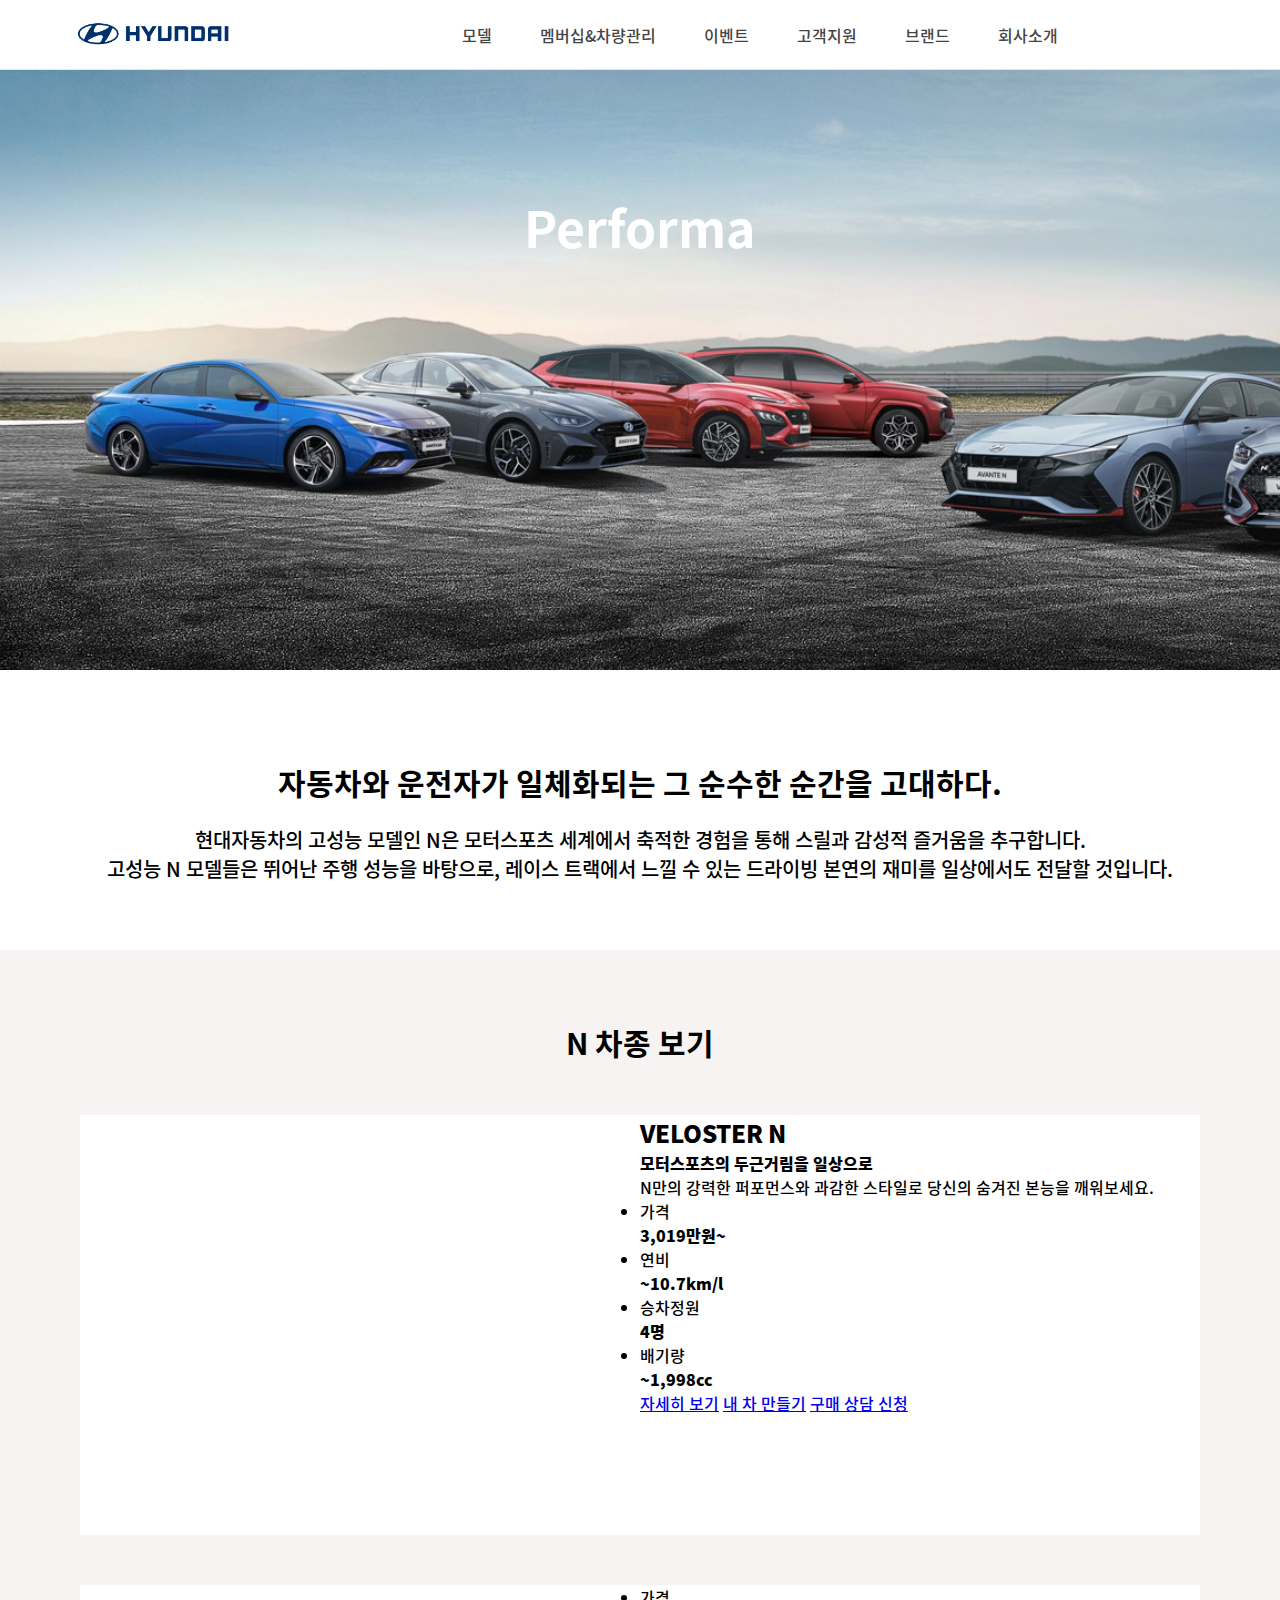
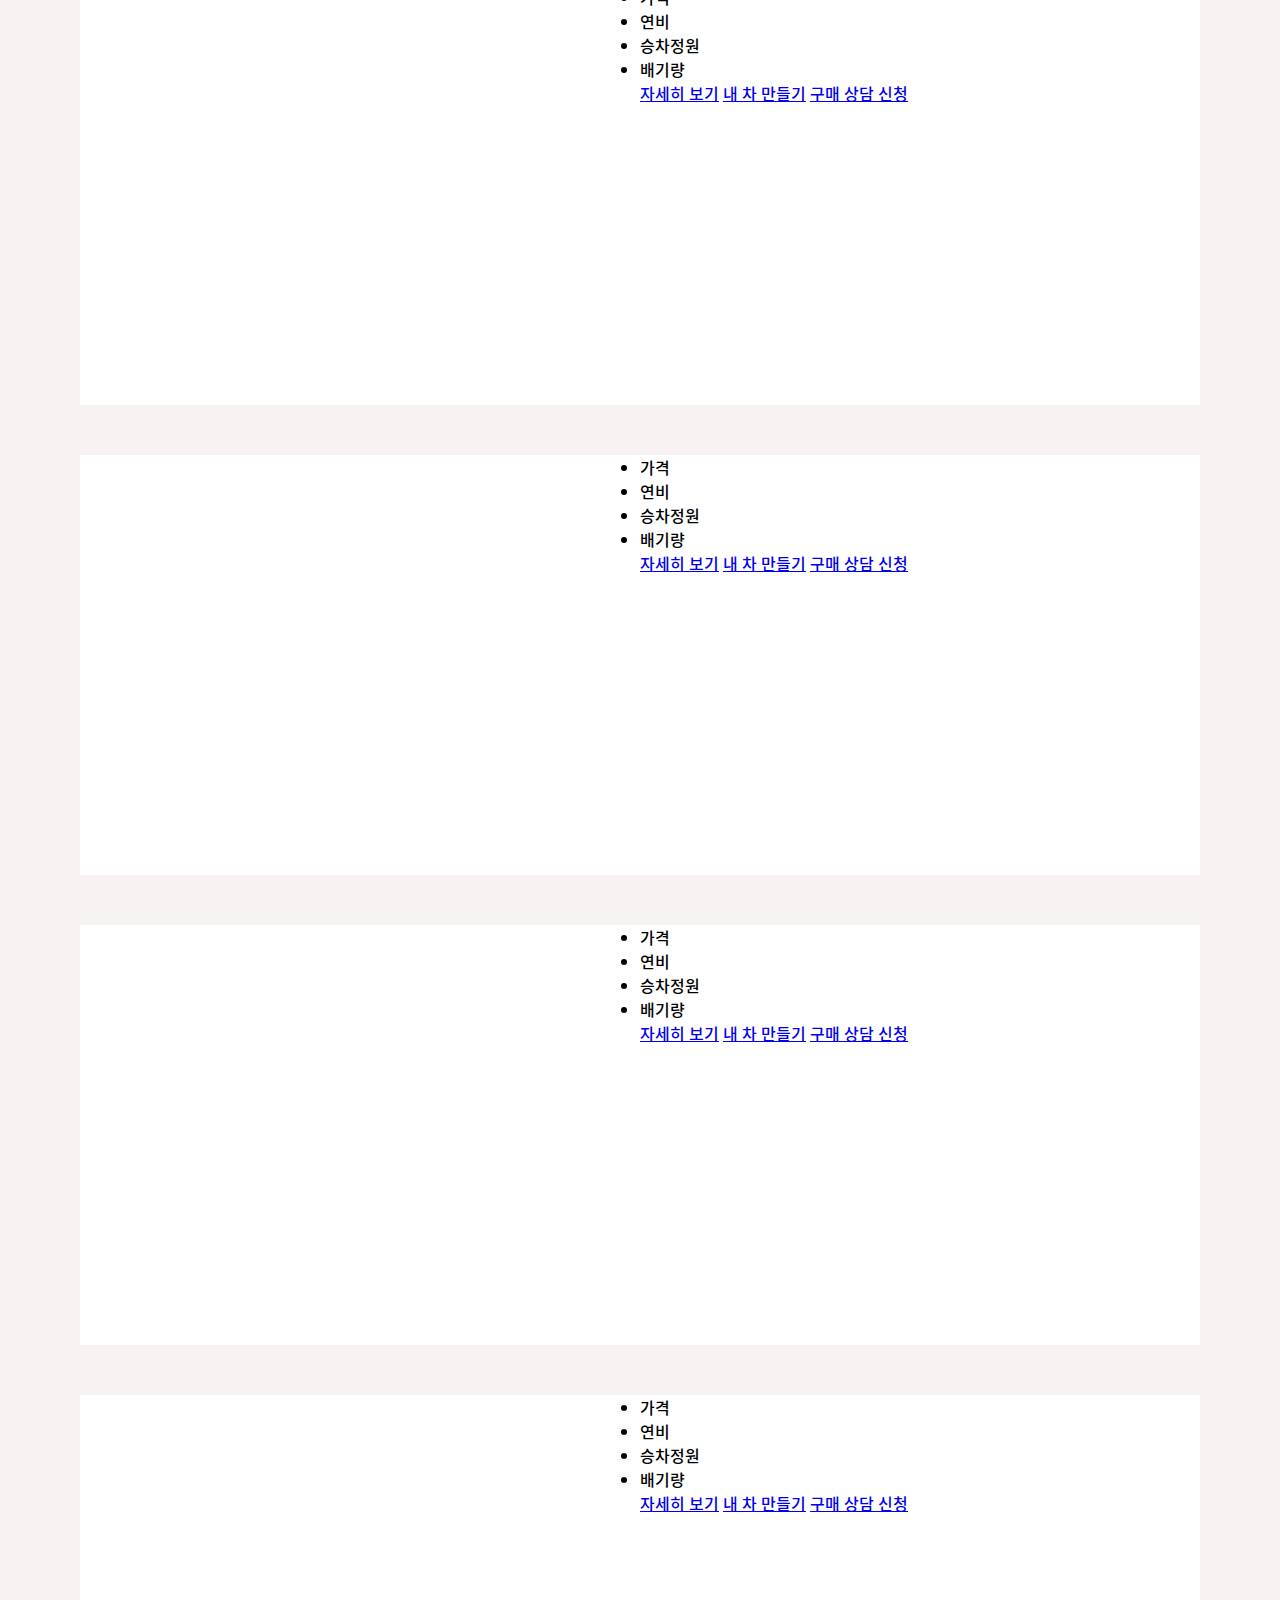
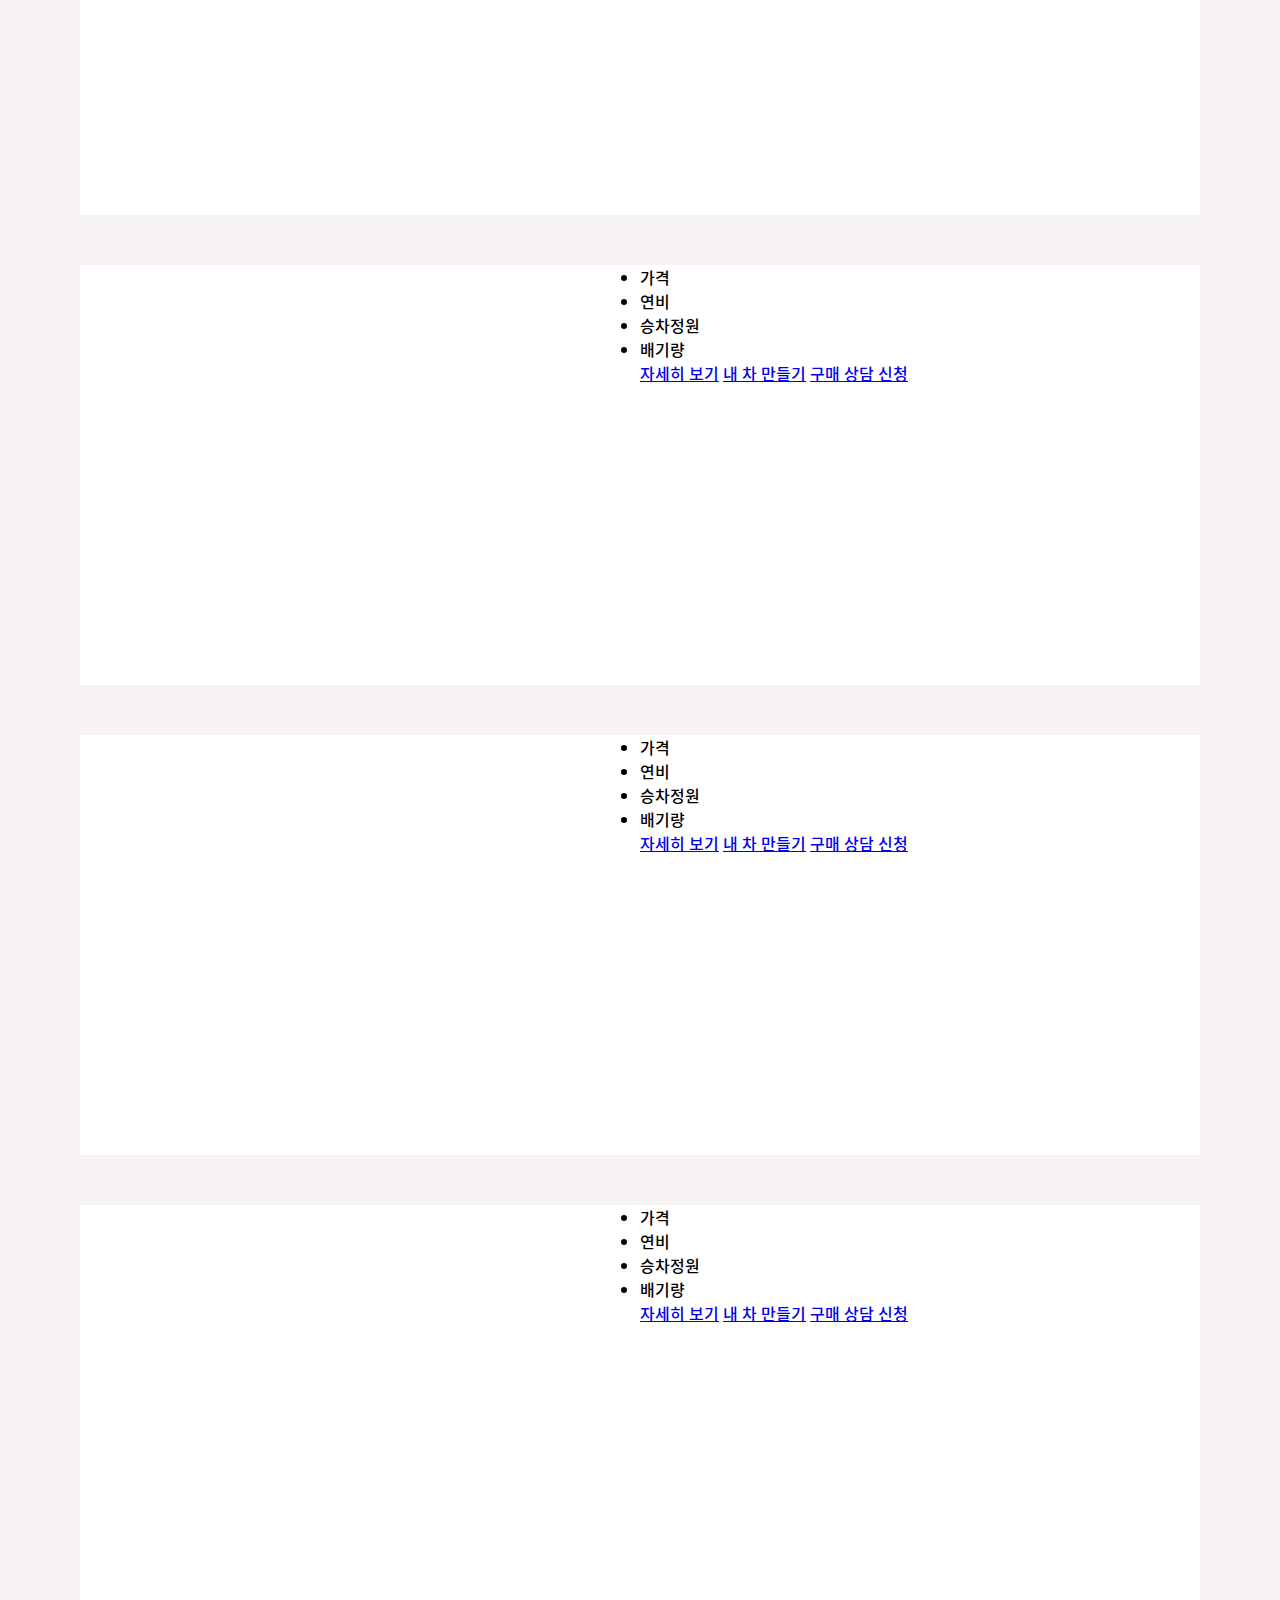
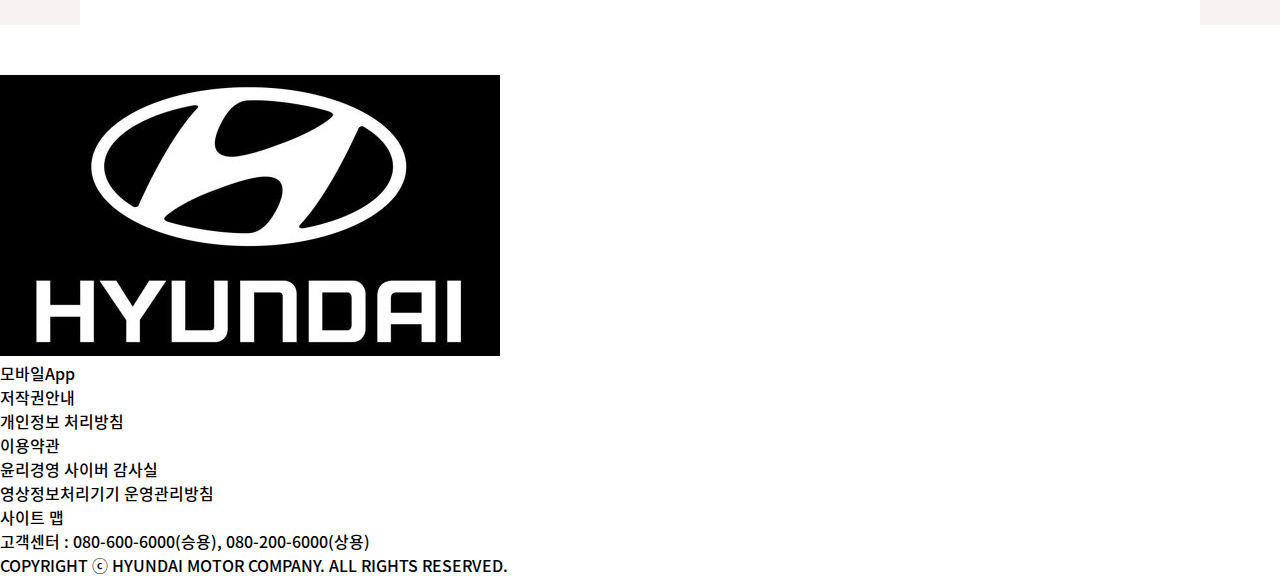
==== index.html @ 027d2525 "index 만드는중" ====
<!DOCTYPE html>
<html lang="en">
<head>
    <meta charset="UTF-8">
    <meta name="viewport" content="width=device-width, initial-scale=1.0">
    <title>Document</title>
    <link rel="stylesheet" href="css/font.css">
    <link rel="stylesheet" href="css/style.css">
</head>
<body>
    <header>
        <div>
            <img src="img/logo.jpg" width="170" alt="">
            <nav>
                <a href="#">모델</a>
                <a href="#">멤버십&차량관리</a>
                <a href="#">이벤트</a>
                <a href="#">고객지원</a>
                <a href="#">브랜드</a>
                <a href="#">회사소개</a>
            </nav>
        </div>
    </header>
    <section id="visual">
        <p id="hello_text"></p>
        <!-- <img src="img/vis.webp" alt=""> -->
    </section>
    <section id="content">
        <h2>자동차와 운전자가 일체화되는 그 순수한 순간을 고대하다.</h2>
        <p>현대자동차의 고성능 모델인 N은 모터스포츠 세계에서 축적한 경험을 통해 스릴과 감성적 즐거움을 추구합니다. <br>
            고성능 N 모델들은 뛰어난 주행 성능을 바탕으로, 레이스 트랙에서 느낄 수 있는 드라이빙 본연의 재미를 일상에서도 전달할 것입니다.</p>
    </section>
    <section id="intro">
        <h2>N 차종 보기</h2>
        <div class="card">
            <div class="img">
                <input type="radio" id="car1" >
                <input type="radio" id="int1" >
                <img src="https://www.hyundai.com/static/images/lineUp/N/JS05_EXT.jpg" alt="">
                <img src="https://www.hyundai.com/static/images/lineUp/N/JS05_INT.jpg" alt="">
                <div>
                    <label for="car1">Exterior</label>
                    <label for="int1">interior</label>
                </div>
            </div>
            <div class="text">
                <h2>VELOSTER N</h2>
                <h4>모터스포츠의 두근거림을 일상으로</h4>
                <p>N만의 강력한 퍼포먼스와 과감한 스타일로 당신의 숨겨진 본능을 깨워보세요.</p>
                <ul>
                    <li><p>가격</p> <h4>3,019만원~</h4></li>
                    <li><p>연비</p> <h4>~10.7km/l</h4></li>
                    <li><p>승차정원</p> <h4>4명</h4></li>
                    <li><p>배기량</p> <h4>~1,998cc</h4></li>
                </ul>
                <div class="abox">
                    <a href="#">자세히 보기</a>
                    <a href="#">내 차 만들기</a>
                    <a href="#">구매 상담 신청</a>
                </div>
            </div>
        </div>
        <div class="card">
            <div class="img">
                <input type="radio" id="car1">
                <input type="radio" id="int1">
                <img src="https://www.hyundai.com/static/images/lineUp/N/JS05_EXT.jpg" alt="">
                <img src="https://www.hyundai.com/static/images/lineUp/N/JS05_INT.jpg" alt="">
                <div>
                    <label for="car1">Exterior</label>
                    <label for="int1">interior</label>
                </div>
            </div>
            <div class="text">
                <h2></h2>
                <h4></h4>
                <p></p>
                <ul>
                    <li><p>가격</p> <h4></h4></li>
                    <li><p>연비</p> <h4></h4></li>
                    <li><p>승차정원</p> <h4></h4></li>
                    <li><p>배기량</p> <h4></h4></li>
                </ul>
                <div class="abox">
                    <a href="#">자세히 보기</a>
                    <a href="#">내 차 만들기</a>
                    <a href="#">구매 상담 신청</a>
                </div>
            </div>
        </div>
        <div class="card">
            <div class="img">
                <input type="radio" id="car1">
                <input type="radio" id="int1">
                <img src="https://www.hyundai.com/static/images/lineUp/N/JS05_EXT.jpg" alt="">
                <img src="https://www.hyundai.com/static/images/lineUp/N/JS05_INT.jpg" alt="">
                <div>
                    <label for="car1">Exterior</label>
                    <label for="int1">interior</label>
                </div>
            </div>
            <div class="text">
                <h2></h2>
                <h4></h4>
                <p></p>
                <ul>
                    <li><p>가격</p> <h4></h4></li>
                    <li><p>연비</p> <h4></h4></li>
                    <li><p>승차정원</p> <h4></h4></li>
                    <li><p>배기량</p> <h4></h4></li>
                </ul>
                <div class="abox">
                    <a href="#">자세히 보기</a>
                    <a href="#">내 차 만들기</a>
                    <a href="#">구매 상담 신청</a>
                </div>
            </div>
        </div>
        <div class="card">
            <div class="img">
                <input type="radio" id="car1">
                <input type="radio" id="int1">
                <img src="https://www.hyundai.com/static/images/lineUp/N/JS05_EXT.jpg" alt="">
                <img src="https://www.hyundai.com/static/images/lineUp/N/JS05_INT.jpg" alt="">
                <div>
                    <label for="car1">Exterior</label>
                    <label for="int1">interior</label>
                </div>
            </div>
            <div class="text">
                <h2></h2>
                <h4></h4>
                <p></p>
                <ul>
                    <li><p>가격</p> <h4></h4></li>
                    <li><p>연비</p> <h4></h4></li>
                    <li><p>승차정원</p> <h4></h4></li>
                    <li><p>배기량</p> <h4></h4></li>
                </ul>
                <div class="abox">
                    <a href="#">자세히 보기</a>
                    <a href="#">내 차 만들기</a>
                    <a href="#">구매 상담 신청</a>
                </div>
            </div>
        </div>
        <div class="card">
            <div class="img">
                <input type="radio" id="car1">
                <input type="radio" id="int1">
                <img src="https://www.hyundai.com/static/images/lineUp/N/JS05_EXT.jpg" alt="">
                <img src="https://www.hyundai.com/static/images/lineUp/N/JS05_INT.jpg" alt="">
                <div>
                    <label for="car1">Exterior</label>
                    <label for="int1">interior</label>
                </div>
            </div>
            <div class="text">
                <h2></h2>
                <h4></h4>
                <p></p>
                <ul>
                    <li><p>가격</p> <h4></h4></li>
                    <li><p>연비</p> <h4></h4></li>
                    <li><p>승차정원</p> <h4></h4></li>
                    <li><p>배기량</p> <h4></h4></li>
                </ul>
                <div class="abox">
                    <a href="#">자세히 보기</a>
                    <a href="#">내 차 만들기</a>
                    <a href="#">구매 상담 신청</a>
                </div>
            </div>
        </div>
        <div class="card">
            <div class="img">
                <input type="radio" id="car1">
                <input type="radio" id="int1">
                <img src="https://www.hyundai.com/static/images/lineUp/N/JS05_EXT.jpg" alt="">
                <img src="https://www.hyundai.com/static/images/lineUp/N/JS05_INT.jpg" alt="">
                <div>
                    <label for="car1">Exterior</label>
                    <label for="int1">interior</label>
                </div>
            </div>
            <div class="text">
                <h2></h2>
                <h4></h4>
                <p></p>
                <ul>
                    <li><p>가격</p> <h4></h4></li>
                    <li><p>연비</p> <h4></h4></li>
                    <li><p>승차정원</p> <h4></h4></li>
                    <li><p>배기량</p> <h4></h4></li>
                </ul>
                <div class="abox">
                    <a href="#">자세히 보기</a>
                    <a href="#">내 차 만들기</a>
                    <a href="#">구매 상담 신청</a>
                </div>
            </div>
        </div>
        <div class="card">
            <div class="img">
                <input type="radio" id="car1">
                <input type="radio" id="int1">
                <img src="https://www.hyundai.com/static/images/lineUp/N/JS05_EXT.jpg" alt="">
                <img src="https://www.hyundai.com/static/images/lineUp/N/JS05_INT.jpg" alt="">
                <div>
                    <label for="car1">Exterior</label>
                    <label for="int1">interior</label>
                </div>
            </div>
            <div class="text">
                <h2></h2>
                <h4></h4>
                <p></p>
                <ul>
                    <li><p>가격</p> <h4></h4></li>
                    <li><p>연비</p> <h4></h4></li>
                    <li><p>승차정원</p> <h4></h4></li>
                    <li><p>배기량</p> <h4></h4></li>
                </ul>
                <div class="abox">
                    <a href="#">자세히 보기</a>
                    <a href="#">내 차 만들기</a>
                    <a href="#">구매 상담 신청</a>
                </div>
            </div>
        </div>
        <div class="card">
            <div class="img">
                <input type="radio" id="car1">
                <input type="radio" id="int1">
                <img src="https://www.hyundai.com/static/images/lineUp/N/JS05_EXT.jpg" alt="">
                <img src="https://www.hyundai.com/static/images/lineUp/N/JS05_INT.jpg" alt="">
                <div>
                    <label for="car1">Exterior</label>
                    <label for="int1">interior</label>
                </div>
            </div>
            <div class="text">
                <h2></h2>
                <h4></h4>
                <p></p>
                <ul>
                    <li><p>가격</p> <h4></h4></li>
                    <li><p>연비</p> <h4></h4></li>
                    <li><p>승차정원</p> <h4></h4></li>
                    <li><p>배기량</p> <h4></h4></li>
                </ul>
                <div class="abox">
                    <a href="#">자세히 보기</a>
                    <a href="#">내 차 만들기</a>
                    <a href="#">구매 상담 신청</a>
                </div>
            </div>
        </div>
    </section>
    <footer>
        <img src="img/footer.jpg" alt="">
        <div>
            <ul>
                <li>모바일App</li>
                <li>저작권안내</li>
                <li>개인정보 처리방침</li>
                <li>이용약관</li>
            </ul>
            <ul>
                <li>윤리경영 사이버 감사실</li>
                <li>영상정보처리기기 운영관리방침</li>
                <li>사이트 맵</li>
            </ul>
            <p>고객센터 : 080-600-6000(승용), 080-200-6000(상용)
                <br>
                COPYRIGHT ⓒ HYUNDAI MOTOR COMPANY. ALL RIGHTS RESERVED.</p>
        </div>


    </footer>
    <script>
        const arr = ["P","Pe","Per","Perf","Perfo","Perfor","Perform","Performa","Performan","Performanc","Performance","Performance ","Performance b","Performance by","Performance by ",
                    "Performance by H","Performance by Hy","Performance by Hyu","Performance by Hyun","Performance by Hyund","Performance by Hyunda","Performance by Hyundai",
                    "Performance by Hyundai,","Performance by Hyundai, ","Performance by Hyundai, N","Performance by Hyundai, N/","Performance by Hyundai, N/N","Performance by Hyundai, N/N ","Performance by Hyundai, N/N L",
                    "Performance by Hyundai, N/N Li","Performance by Hyundai, N/N Lin","Performance by Hyundai, N/N Line","Performance by Hyundai, N/N Line" ];
        const p = document.querySelector('#hello_text');
        let idx = 0;

        const frame = setInterval(()=>{
            p.innerHTML = arr[idx++];
            if( idx >=  arr.length) clearInterval(frame);
        } , 100 );
    </script>
</body>
</html>
---- css/font.css ----
/* 
1. font 폴더 다운받기
2. css폴더에 해당"font.css" 다운받기 
3. header.css에 *부분에 1줄추가하기 
   -font-family: "noto";-
4. 사용html파일 상단 header.css 윗줄에 font.css추가하기
*/
@font-face {
    font-weight: 100;
    src :url("../font/NotoSansKR-Thin.otf");
    font-family: "noto";
}
@font-face {
    font-weight: 200;
    src :url("../font/NotoSansKR-Light.otf");
    font-family: "noto";
}
@font-face {
    font-weight: 300;
    src :url("../font/NotoSansKR-Regular.otf");
    font-family: "noto";
}
@font-face {
    font-weight: 400;
    src :url("../font/NotoSansKR-Medium.otf");
    font-family: "noto";
}
@font-face {
    font-weight: 500;
    src :url("../font/NotoSansKR-Bold.otf");
    font-family: "noto";
}
@font-face {
    font-weight: 600;
    src :url("../font/NotoSansKR-Black.otf");
    font-family: "noto";
}
---- css/style.css ----
* {
    margin: 0;
    padding: 0;
    box-sizing: border-box;
    font-family: "noto";
}

header {
    width: 100%;
    height: 70px;
    display: flex;
    justify-content: center;
    align-items: center;
    border-bottom: 1px solid #e5e5e5;
}
header > div {
    width: 1140px;
    height: 100%;
    display: flex;
    align-items: center;
}
header > div > nav {
    margin-left: 200px;
}
header > div > nav > a {
    text-decoration: none;
    color: #444;
    padding: 0px 22px;
    font-size: 16px;
    font-weight: 400;
}
#visual {
    background-image: url("../img/vis.webp");
    height: 600px;
    background-size: cover;
    position: relative;
}
#visual > p {
    position: absolute;
    width: auto;
    top: 20%;
    left: 50%;
    font-size: 50px;
    font-weight: 500;
    color: #fff;
    transform: translateX(-50%);
}

#content {
    height: 280px;  
    text-align: center;
}

#content > h2 {
    padding-top: 90px;
    font-size: 30px;
    font-weight: 500;
}
#content > p {
    margin-top: 20px;
    font-size: 20px;
    font-weight: 400;
}

#intro {
    width: 100%;
    background-color: #f6f3f2;
}
#intro > h2 {
    text-align: center;
    font-size: 30px;
    font-weight:500;
    padding-top: 70px;
}

#intro .card {
    width: 1120px;
    height: 420px;
    display: flex;
    margin: 50px auto;
    background-color: #fff;
}
#intro .img {
    width: 560px;
    height: 420px;
    position: relative;
}
#intro input {
    display: none;
}

#intro .img > div {
    position: absolute;
    bottom: 40px;
    left: 40px;
}

#intro label {
    color: #fff;
    font-size: 13px;
    padding-bottom: 10px;
    padding: 10px 10px;
    margin: 0 10px;
    border-bottom: 3px solid #fff;
}
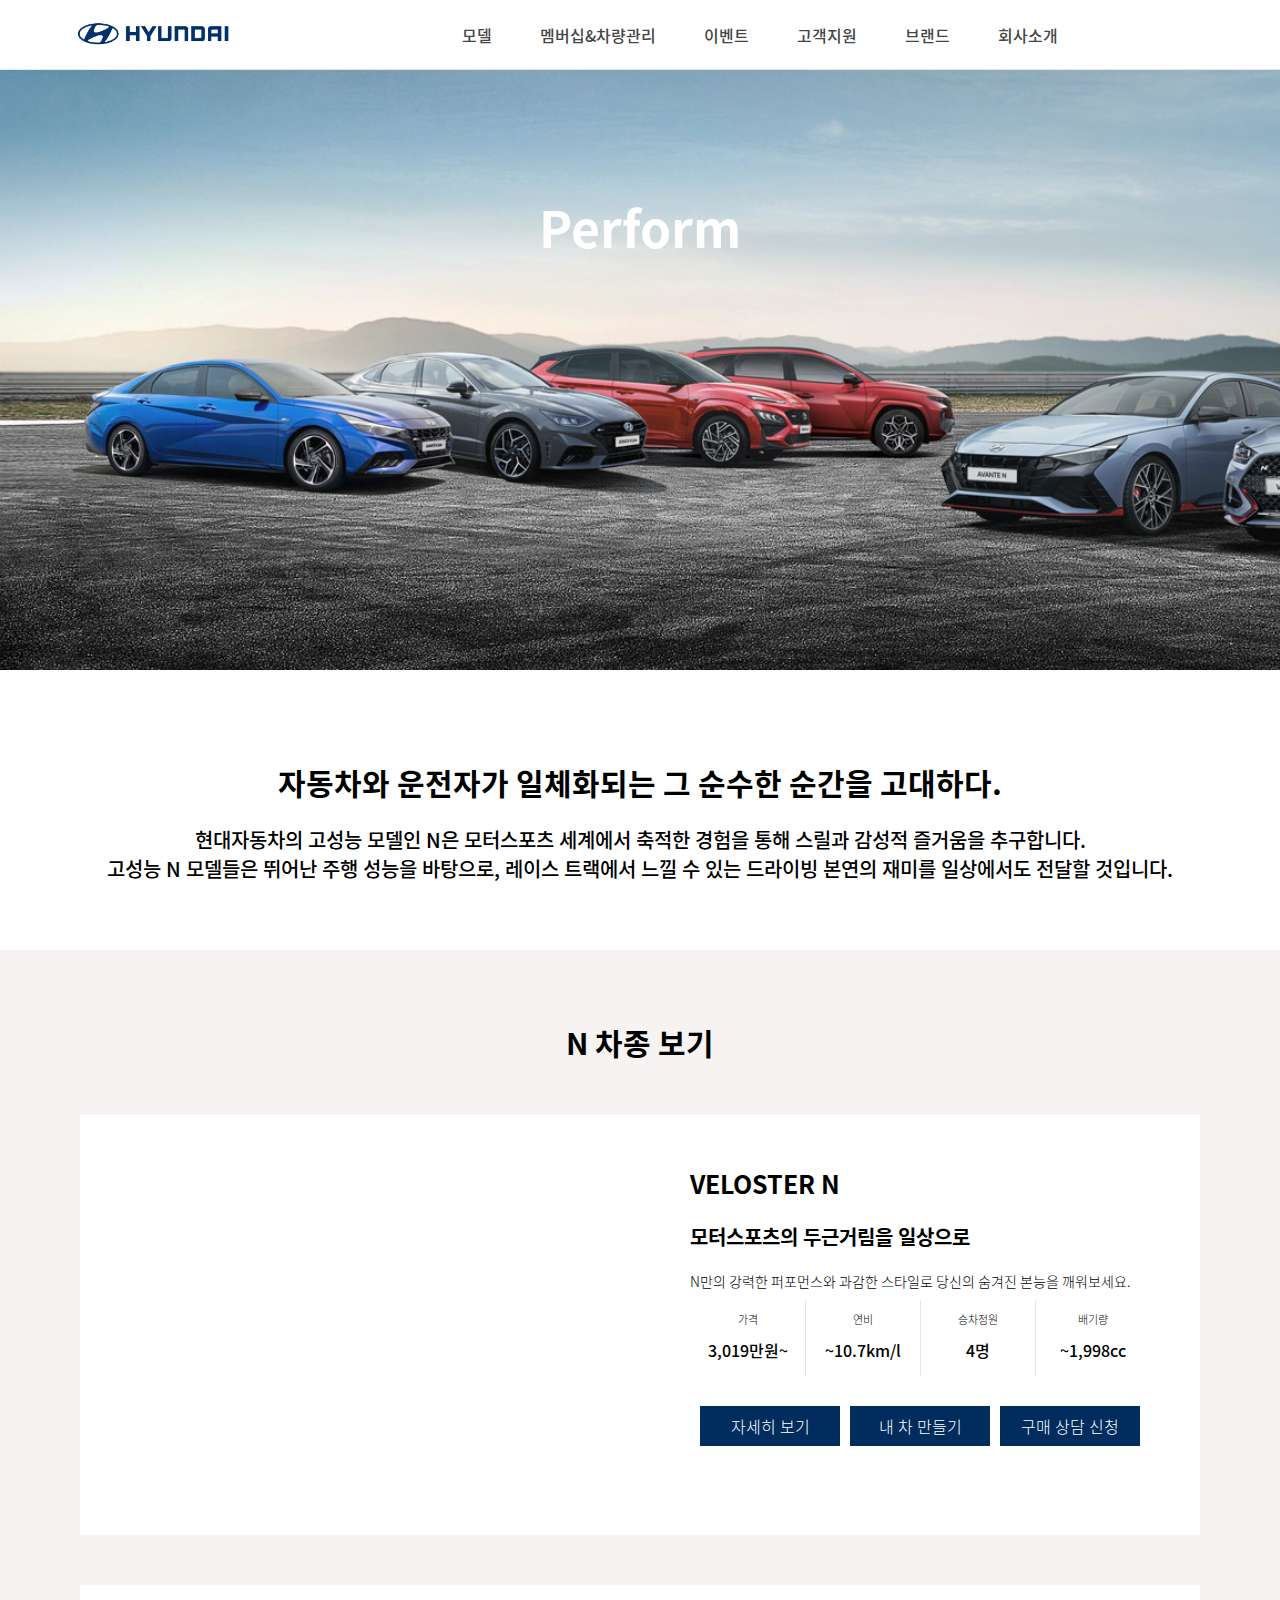
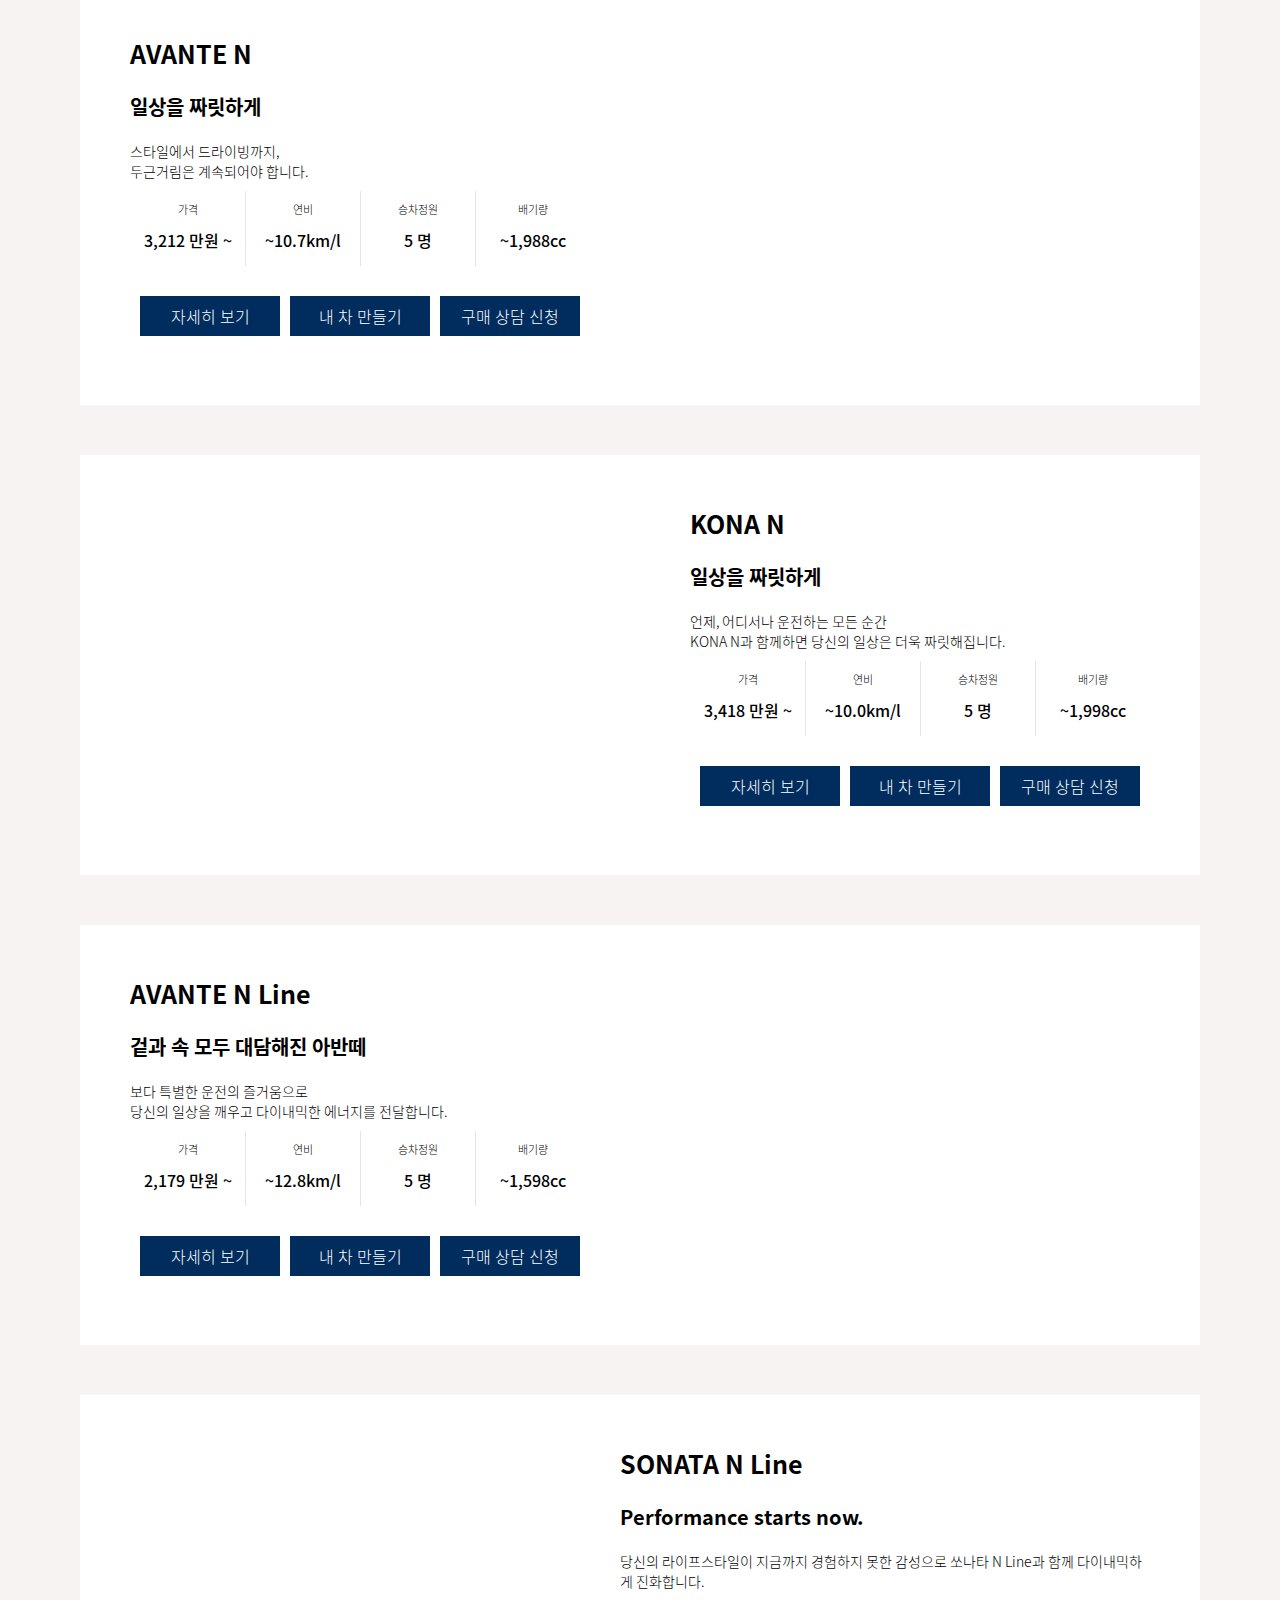
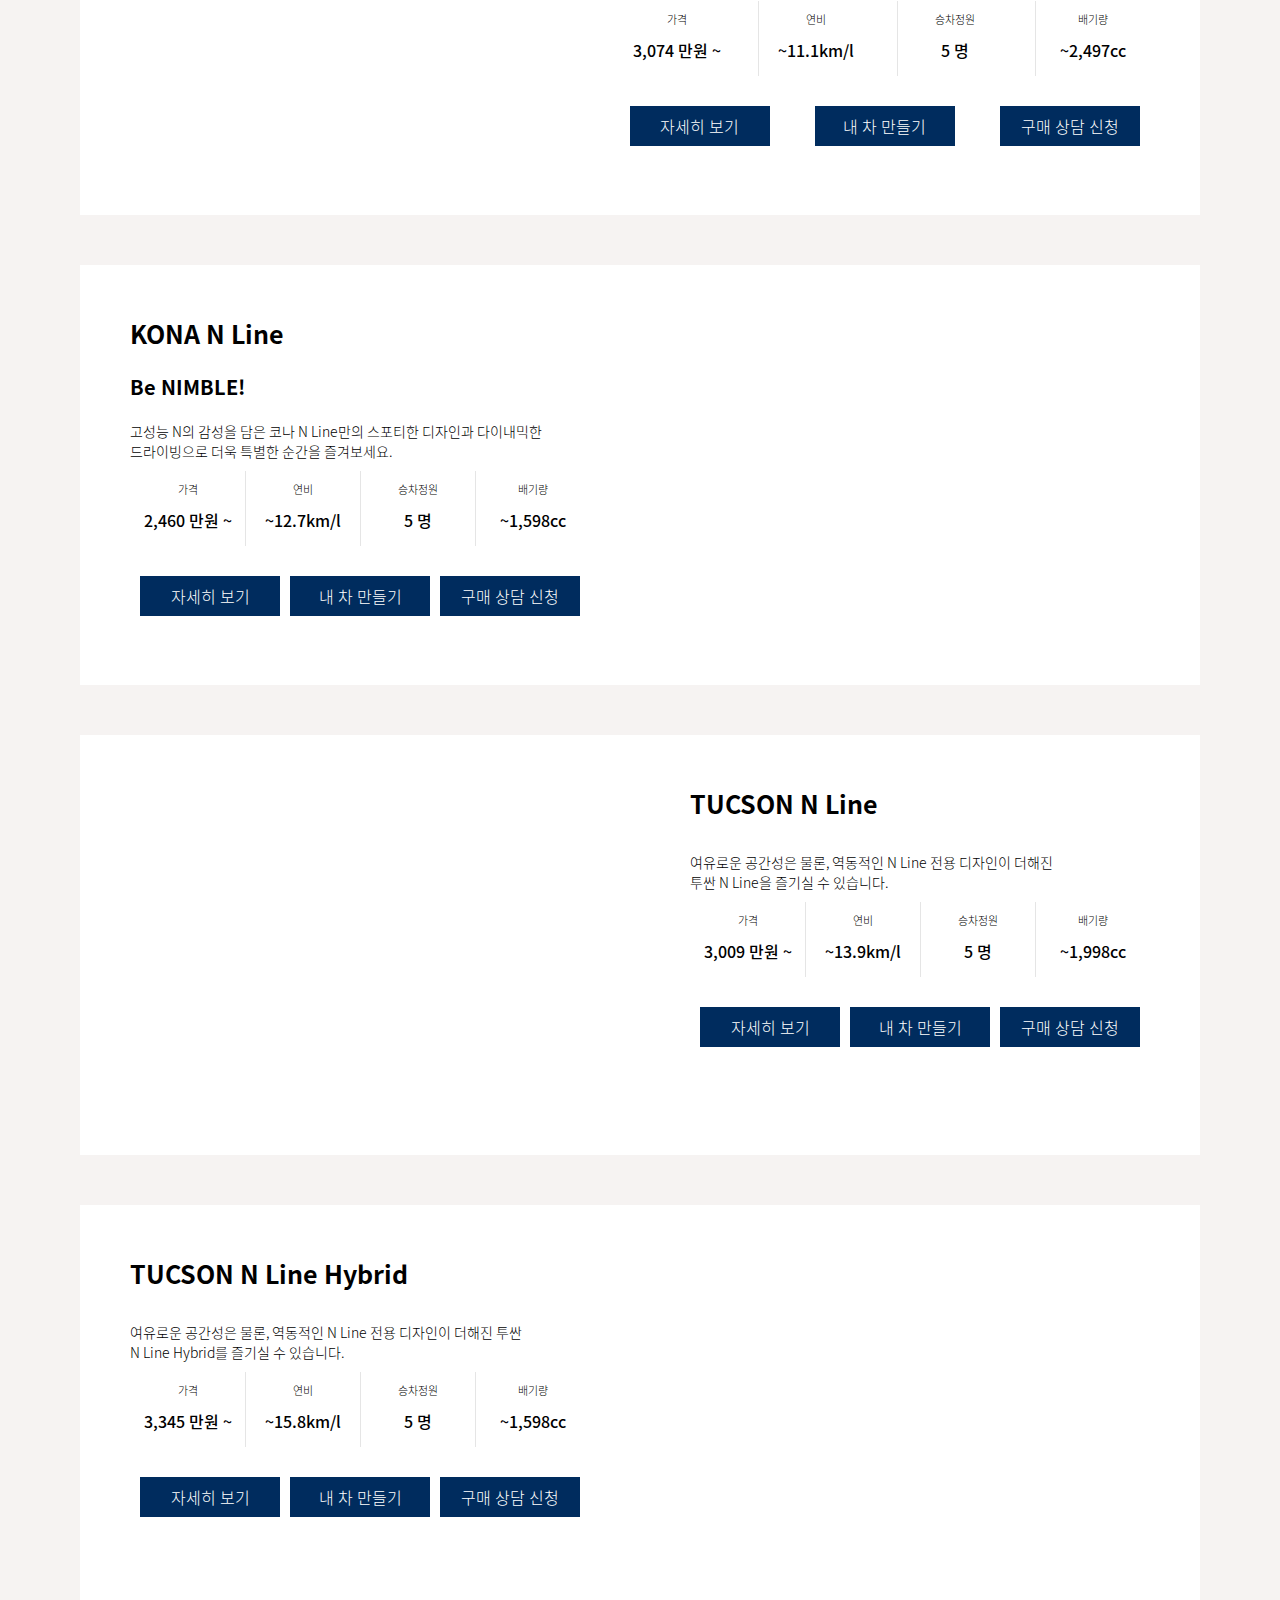
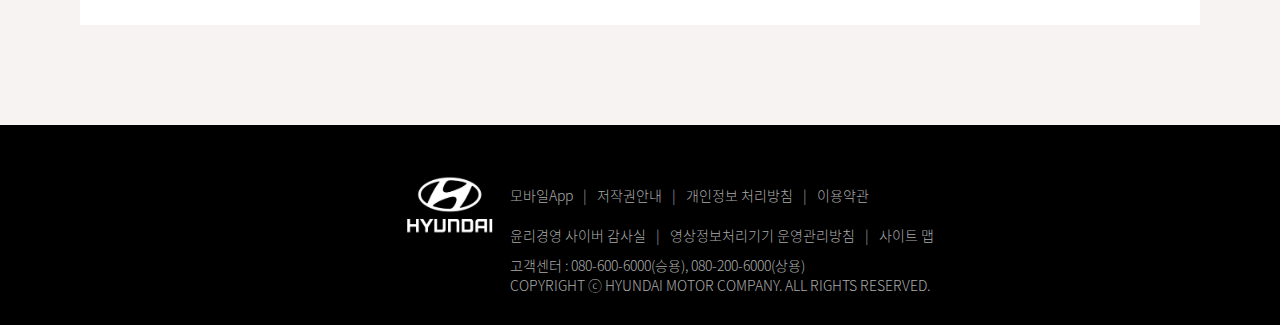
==== commit afc7bb59: "asdf" ====
--- a/index.html
+++ b/index.html
@@ -6,6 +6,7 @@
     <title>Document</title>
     <link rel="stylesheet" href="css/font.css">
     <link rel="stylesheet" href="css/style.css">
+    <link rel="stylesheet" href="fontawesome-free-5.15.3-web/css/all.min.css">
 </head>
 <body>
     <header>
@@ -34,13 +35,13 @@
         <h2>N 차종 보기</h2>
         <div class="card">
             <div class="img">
-                <input type="radio" id="car1" >
-                <input type="radio" id="int1" >
+                <input type="radio" name="card1" id="car1" checked >
+                <input type="radio" name="card1" id="int1" >
                 <img src="https://www.hyundai.com/static/images/lineUp/N/JS05_EXT.jpg" alt="">
                 <img src="https://www.hyundai.com/static/images/lineUp/N/JS05_INT.jpg" alt="">
                 <div>
-                    <label for="car1">Exterior</label>
-                    <label for="int1">interior</label>
+                    <label class="car" for="car1">Exterior</label>
+                    <label class="int" for="int1">interior</label>
                 </div>
             </div>
             <div class="text">
@@ -61,214 +62,218 @@
             </div>
         </div>
         <div class="card">
-            <div class="img">
-                <input type="radio" id="car1">
-                <input type="radio" id="int1">
-                <img src="https://www.hyundai.com/static/images/lineUp/N/JS05_EXT.jpg" alt="">
-                <img src="https://www.hyundai.com/static/images/lineUp/N/JS05_INT.jpg" alt="">
-                <div>
-                    <label for="car1">Exterior</label>
-                    <label for="int1">interior</label>
-                </div>
-            </div>
-            <div class="text">
-                <h2></h2>
+            <div class="text">
+                <h2>AVANTE N</h2>
+                <h4>일상을 짜릿하게</h4>
+                <p>스타일에서 드라이빙까지, <br>
+                    두근거림은 계속되어야 합니다.</p>
+                <ul>
+                    <li><p>가격</p> <h4>3,212 만원 ~</h4></li>
+                    <li><p>연비</p> <h4>~10.7km/l</h4></li>
+                    <li><p>승차정원</p> <h4>5 명</h4></li>
+                    <li><p>배기량</p> <h4>~1,988cc</h4></li>
+                </ul>
+                <div class="abox">
+                    <a href="#">자세히 보기</a>
+                    <a href="#">내 차 만들기</a>
+                    <a href="#">구매 상담 신청</a>
+                </div>
+            </div>
+            <div class="img">
+                <input type="radio" name="card2" id="car2" checked>
+                <input type="radio" name="card2" id="int2">
+                <img src="https://www.hyundai.com/static/images/lineUp/N/CN06_EXT.jpg" alt="">
+                <img src="https://www.hyundai.com/static/images/lineUp/N/CN06_INT.jpg" alt="">
+                <div>
+                    <label for="car2">Exterior</label>
+                    <label for="int2">interior</label>
+                </div>
+            </div>
+
+        </div>
+        <div class="card">
+            <div class="img">
+                <input type="radio" name="card3" id="car3" checked>
+                <input type="radio" name="card3" id="int3">
+                <img src="https://www.hyundai.com/static/images/lineUp/N/OS14_EXT.jpg" alt="">
+                <img src="https://www.hyundai.com/static/images/lineUp/N/OS14_INT.jpg" alt="">
+                <div>
+                    <label for="car3">Exterior</label>
+                    <label for="int3">interior</label>
+                </div>
+            </div>
+            <div class="text">
+                <h2>KONA N</h2>
+                <h4>일상을 짜릿하게</h4>
+                <p>언제, 어디서나 운전하는 모든 순간 <br>
+                    KONA N과 함께하면 당신의 일상은 더욱 짜릿해집니다.</p>
+                <ul>
+                    <li><p>가격</p> <h4>3,418 만원 ~</h4></li>
+                    <li><p>연비</p> <h4>~10.0km/l</h4></li>
+                    <li><p>승차정원</p> <h4>5 명</h4></li>
+                    <li><p>배기량</p> <h4>~1,998cc</h4></li>
+                </ul>
+                <div class="abox">
+                    <a href="#">자세히 보기</a>
+                    <a href="#">내 차 만들기</a>
+                    <a href="#">구매 상담 신청</a>
+                </div>
+            </div>
+        </div>
+        <div class="card">
+            <div class="text">
+                <h2>AVANTE N Line</h2>
+                <h4>겉과 속 모두 대담해진 아반떼</h4>
+                <p>보다 특별한 운전의 즐거움으로 <br>
+                    당신의 일상을 깨우고 다이내믹한 에너지를 전달합니다.</p>
+                <ul>
+                    <li><p>가격</p> <h4>2,179 만원 ~</h4></li>
+                    <li><p>연비</p> <h4>~12.8km/l</h4></li>
+                    <li><p>승차정원</p> <h4>5 명</h4></li>
+                    <li><p>배기량</p> <h4>~1,598cc</h4></li>
+                </ul>
+                <div class="abox">
+                    <a href="#">자세히 보기</a>
+                    <a href="#">내 차 만들기</a>
+                    <a href="#">구매 상담 신청</a>
+                </div>
+            </div>
+            <div class="img">
+                <input type="radio" name="card4" id="car4" checked>
+                <input type="radio" name="card4" id="int4">
+                <img src="https://www.hyundai.com/static/images/lineUp/N/CN02_EXT.jpg" alt="">
+                <img src="https://www.hyundai.com/static/images/lineUp/N/CN02_INT.jpg" alt="">
+                <div>
+                    <label for="car4">Exterior</label>
+                    <label for="int4">interior</label>
+                </div>
+            </div>
+        </div>
+        <div class="card">
+            <div class="img">
+                <input type="radio" name="card5" id="car5" checked>
+                <input type="radio" name="card5" id="int5">
+                <img src="https://www.hyundai.com/static/images/lineUp/N/DN10_EXT.jpg" alt="">
+                <img src="https://www.hyundai.com/static/images/lineUp/N/DN10_INT.jpg" alt="">
+                <div>
+                    <label for="car5">Exterior</label>
+                    <label for="int5">interior</label>
+                </div>
+            </div>
+            <div class="text">
+                <h2>SONATA N Line</h2>
+                <h4>Performance starts now.</h4>
+                <p>당신의 라이프스타일이 지금까지 경험하지 못한 감성으로 쏘나타 N Line과 함께 다이내믹하게 진화합니다.</p>
+                <ul>
+                    <li><p>가격</p> <h4>3,074 만원 ~</h4></li>
+                    <li><p>연비</p> <h4>~11.1km/l</h4></li>
+                    <li><p>승차정원</p> <h4>5 명</h4></li>
+                    <li><p>배기량</p> <h4>~2,497cc</h4></li>
+                </ul>
+                <div class="abox">
+                    <a href="#">자세히 보기</a>
+                    <a href="#">내 차 만들기</a>
+                    <a href="#">구매 상담 신청</a>
+                </div>
+            </div>
+        </div>
+        <div class="card">
+            <div class="text">
+                <h2>KONA N Line</h2>
+                <h4>Be NIMBLE!</h4>
+                <p>고성능 N의 감성을 담은 코나 N Line만의 스포티한 디자인과 다이내믹한 <br> 드라이빙으로 더욱 특별한 순간을 즐겨보세요.</p>
+                <ul>
+                    <li><p>가격</p> <h4>2,460 만원 ~</h4></li>
+                    <li><p>연비</p> <h4>~12.7km/l</h4></li>
+                    <li><p>승차정원</p> <h4>5 명</h4></li>
+                    <li><p>배기량</p> <h4>~1,598cc</h4></li>
+                </ul>
+                <div class="abox">
+                    <a href="#">자세히 보기</a>
+                    <a href="#">내 차 만들기</a>
+                    <a href="#">구매 상담 신청</a>
+                </div>
+            </div>
+            <div class="img">
+                <input type="radio" name="card6" id="car6" checked>
+                <input type="radio" name="card6" id="int6">
+                <img src="https://www.hyundai.com/static/images/lineUp/N/OS13_EXT.jpg" alt="">
+                <img src="https://www.hyundai.com/static/images/lineUp/N/OS13_INT.jpg" alt="">
+                <div>
+                    <label for="car6">Exterior</label>
+                    <label for="int6">interior</label>
+                </div>
+            </div>
+        </div>
+        <div class="card">
+            <div class="img">
+                <input type="radio" name="card7" id="car7" checked>
+                <input type="radio" name="card7" id="car7">
+                <img src="https://www.hyundai.com/static/images/lineUp/N/NX03_EXT.jpg" alt="">
+                <img src="https://www.hyundai.com/static/images/lineUp/N/NX03_INT.jpg" alt="">
+                <div>
+                    <label for="car7">Exterior</label>
+                    <label for="int7">interior</label>
+                </div>
+            </div>
+            <div class="text">
+                <h2>TUCSON N Line</h2>
                 <h4></h4>
-                <p></p>
-                <ul>
-                    <li><p>가격</p> <h4></h4></li>
-                    <li><p>연비</p> <h4></h4></li>
-                    <li><p>승차정원</p> <h4></h4></li>
-                    <li><p>배기량</p> <h4></h4></li>
-                </ul>
-                <div class="abox">
-                    <a href="#">자세히 보기</a>
-                    <a href="#">내 차 만들기</a>
-                    <a href="#">구매 상담 신청</a>
-                </div>
-            </div>
-        </div>
-        <div class="card">
-            <div class="img">
-                <input type="radio" id="car1">
-                <input type="radio" id="int1">
-                <img src="https://www.hyundai.com/static/images/lineUp/N/JS05_EXT.jpg" alt="">
-                <img src="https://www.hyundai.com/static/images/lineUp/N/JS05_INT.jpg" alt="">
-                <div>
-                    <label for="car1">Exterior</label>
-                    <label for="int1">interior</label>
-                </div>
-            </div>
-            <div class="text">
-                <h2></h2>
+                <p>여유로운 공간성은 물론, 역동적인 N Line 전용 디자인이 더해진 <br> 투싼 N Line을 즐기실 수 있습니다.</p>
+                <ul>
+                    <li><p>가격</p> <h4>3,009 만원 ~</h4></li>
+                    <li><p>연비</p> <h4>~13.9km/l</h4></li>
+                    <li><p>승차정원</p> <h4>5 명</h4></li>
+                    <li><p>배기량</p> <h4>~1,998cc</h4></li>
+                </ul>
+                <div class="abox">
+                    <a href="#">자세히 보기</a>
+                    <a href="#">내 차 만들기</a>
+                    <a href="#">구매 상담 신청</a>
+                </div>
+            </div>
+        </div>
+        <div class="card">
+            <div class="text">
+                <h2>TUCSON N Line Hybrid</h2>
                 <h4></h4>
-                <p></p>
-                <ul>
-                    <li><p>가격</p> <h4></h4></li>
-                    <li><p>연비</p> <h4></h4></li>
-                    <li><p>승차정원</p> <h4></h4></li>
-                    <li><p>배기량</p> <h4></h4></li>
-                </ul>
-                <div class="abox">
-                    <a href="#">자세히 보기</a>
-                    <a href="#">내 차 만들기</a>
-                    <a href="#">구매 상담 신청</a>
-                </div>
-            </div>
-        </div>
-        <div class="card">
-            <div class="img">
-                <input type="radio" id="car1">
-                <input type="radio" id="int1">
-                <img src="https://www.hyundai.com/static/images/lineUp/N/JS05_EXT.jpg" alt="">
-                <img src="https://www.hyundai.com/static/images/lineUp/N/JS05_INT.jpg" alt="">
-                <div>
-                    <label for="car1">Exterior</label>
-                    <label for="int1">interior</label>
-                </div>
-            </div>
-            <div class="text">
-                <h2></h2>
-                <h4></h4>
-                <p></p>
-                <ul>
-                    <li><p>가격</p> <h4></h4></li>
-                    <li><p>연비</p> <h4></h4></li>
-                    <li><p>승차정원</p> <h4></h4></li>
-                    <li><p>배기량</p> <h4></h4></li>
-                </ul>
-                <div class="abox">
-                    <a href="#">자세히 보기</a>
-                    <a href="#">내 차 만들기</a>
-                    <a href="#">구매 상담 신청</a>
-                </div>
-            </div>
-        </div>
-        <div class="card">
-            <div class="img">
-                <input type="radio" id="car1">
-                <input type="radio" id="int1">
-                <img src="https://www.hyundai.com/static/images/lineUp/N/JS05_EXT.jpg" alt="">
-                <img src="https://www.hyundai.com/static/images/lineUp/N/JS05_INT.jpg" alt="">
-                <div>
-                    <label for="car1">Exterior</label>
-                    <label for="int1">interior</label>
-                </div>
-            </div>
-            <div class="text">
-                <h2></h2>
-                <h4></h4>
-                <p></p>
-                <ul>
-                    <li><p>가격</p> <h4></h4></li>
-                    <li><p>연비</p> <h4></h4></li>
-                    <li><p>승차정원</p> <h4></h4></li>
-                    <li><p>배기량</p> <h4></h4></li>
-                </ul>
-                <div class="abox">
-                    <a href="#">자세히 보기</a>
-                    <a href="#">내 차 만들기</a>
-                    <a href="#">구매 상담 신청</a>
-                </div>
-            </div>
-        </div>
-        <div class="card">
-            <div class="img">
-                <input type="radio" id="car1">
-                <input type="radio" id="int1">
-                <img src="https://www.hyundai.com/static/images/lineUp/N/JS05_EXT.jpg" alt="">
-                <img src="https://www.hyundai.com/static/images/lineUp/N/JS05_INT.jpg" alt="">
-                <div>
-                    <label for="car1">Exterior</label>
-                    <label for="int1">interior</label>
-                </div>
-            </div>
-            <div class="text">
-                <h2></h2>
-                <h4></h4>
-                <p></p>
-                <ul>
-                    <li><p>가격</p> <h4></h4></li>
-                    <li><p>연비</p> <h4></h4></li>
-                    <li><p>승차정원</p> <h4></h4></li>
-                    <li><p>배기량</p> <h4></h4></li>
-                </ul>
-                <div class="abox">
-                    <a href="#">자세히 보기</a>
-                    <a href="#">내 차 만들기</a>
-                    <a href="#">구매 상담 신청</a>
-                </div>
-            </div>
-        </div>
-        <div class="card">
-            <div class="img">
-                <input type="radio" id="car1">
-                <input type="radio" id="int1">
-                <img src="https://www.hyundai.com/static/images/lineUp/N/JS05_EXT.jpg" alt="">
-                <img src="https://www.hyundai.com/static/images/lineUp/N/JS05_INT.jpg" alt="">
-                <div>
-                    <label for="car1">Exterior</label>
-                    <label for="int1">interior</label>
-                </div>
-            </div>
-            <div class="text">
-                <h2></h2>
-                <h4></h4>
-                <p></p>
-                <ul>
-                    <li><p>가격</p> <h4></h4></li>
-                    <li><p>연비</p> <h4></h4></li>
-                    <li><p>승차정원</p> <h4></h4></li>
-                    <li><p>배기량</p> <h4></h4></li>
-                </ul>
-                <div class="abox">
-                    <a href="#">자세히 보기</a>
-                    <a href="#">내 차 만들기</a>
-                    <a href="#">구매 상담 신청</a>
-                </div>
-            </div>
-        </div>
-        <div class="card">
-            <div class="img">
-                <input type="radio" id="car1">
-                <input type="radio" id="int1">
-                <img src="https://www.hyundai.com/static/images/lineUp/N/JS05_EXT.jpg" alt="">
-                <img src="https://www.hyundai.com/static/images/lineUp/N/JS05_INT.jpg" alt="">
-                <div>
-                    <label for="car1">Exterior</label>
-                    <label for="int1">interior</label>
-                </div>
-            </div>
-            <div class="text">
-                <h2></h2>
-                <h4></h4>
-                <p></p>
-                <ul>
-                    <li><p>가격</p> <h4></h4></li>
-                    <li><p>연비</p> <h4></h4></li>
-                    <li><p>승차정원</p> <h4></h4></li>
-                    <li><p>배기량</p> <h4></h4></li>
-                </ul>
-                <div class="abox">
-                    <a href="#">자세히 보기</a>
-                    <a href="#">내 차 만들기</a>
-                    <a href="#">구매 상담 신청</a>
+                <p>여유로운 공간성은 물론, 역동적인 N Line 전용 디자인이 더해진 투싼 <br> N Line Hybrid를 즐기실 수 있습니다.</p>
+                <ul>
+                    <li><p>가격</p> <h4>3,345 만원 ~</h4></li>
+                    <li><p>연비</p> <h4>~15.8km/l</h4></li>
+                    <li><p>승차정원</p> <h4>5 명</h4></li>
+                    <li><p>배기량</p> <h4>~1,598cc</h4></li>
+                </ul>
+                <div class="abox">
+                    <a href="#">자세히 보기</a>
+                    <a href="#">내 차 만들기</a>
+                    <a href="#">구매 상담 신청</a>
+                </div>
+            </div>
+            <div class="img">
+                <input type="radio" name="card8" id="car8" checked>
+                <input type="radio" name="card8" id="int8">
+                <img src="https://www.hyundai.com/static/images/lineUp/N/NX04_EXT.jpg" alt="">
+                <img src="https://www.hyundai.com/static/images/lineUp/N/NX04_INT.jpg" alt="">
+                <div>
+                    <label for="car8">Exterior</label>
+                    <label for="int8">interior</label>
                 </div>
             </div>
         </div>
     </section>
     <footer>
-        <img src="img/footer.jpg" alt="">
+        <img src="img/footer.jpg" width="100" height="60" alt="">
         <div>
             <ul>
-                <li>모바일App</li>
-                <li>저작권안내</li>
-                <li>개인정보 처리방침</li>
+                <li>모바일App</li>|
+                <li>저작권안내</li>|
+                <li>개인정보 처리방침</li>|
                 <li>이용약관</li>
             </ul>
             <ul>
-                <li>윤리경영 사이버 감사실</li>
-                <li>영상정보처리기기 운영관리방침</li>
+                <li>윤리경영 사이버 감사실</li>|
+                <li>영상정보처리기기 운영관리방침</li>|
                 <li>사이트 맵</li>
             </ul>
             <p>고객센터 : 080-600-6000(승용), 080-200-6000(상용)
--- a/css/style.css
+++ b/css/style.css
@@ -65,6 +65,7 @@
 #intro {
     width: 100%;
     background-color: #f6f3f2;
+    padding-bottom: 50px;
 }
 #intro > h2 {
     text-align: center;
@@ -84,11 +85,15 @@
     width: 560px;
     height: 420px;
     position: relative;
+    overflow: hidden;
 }
 #intro input {
     display: none;
 }
-
+#intro .img img {
+    opacity: 0;
+    position: absolute;
+}
 #intro .img > div {
     position: absolute;
     bottom: 40px;
@@ -101,5 +106,197 @@
     padding-bottom: 10px;
     padding: 10px 10px;
     margin: 0 10px;
-    border-bottom: 3px solid #fff;
+}
+#intro .card .text {
+    padding: 50px;
+}
+
+#intro .card .text h2{
+    margin-bottom: 20px;
+    font-size: 25px;
+    font-weight: 500;
+}
+#intro .card .text> h4{
+    margin-bottom: 10px;
+    font-size: 20px;
+    font-weight: 500;
+}
+#intro .card .text > p {
+    padding: 10px 0px;
+    font-size: 14px;
+    font-weight: 200;
+}
+#intro .text ul {
+    list-style: none;
+    display: flex;
+    justify-content: space-between;
+    text-align: center;
+    height:  75px;
+}
+#intro .text ul li {
+    width: 115px;
+    height: 100%;
+    border-left: 1px solid #e5e5e5;
+    padding: 10px 10px;
+}
+#intro .text ul li:nth-child(1) {
+    border-left: none;
+}
+#intro .text ul p {
+    font-size: 11px;
+    font-weight: 200;
+}
+#intro .text ul h4 {
+    padding-top: 10px;
+    font-size: 16px;
+    font-weight: 400;
+}
+#intro .text .abox {
+    margin-top: 30px;
+    width: 100%;
+    padding: 0px 10px;
+    display: flex;
+    justify-content: space-between;
+}
+#intro .text .abox a {
+    display: block;
+    width: 140px;
+    color: #fff;
+    font-weight: 200;
+    text-decoration: none;
+    text-align: center;
+    padding: 8px 0px;
+    background-color: #002c5e;
+
+}
+
+#intro .card input#car1:checked ~ div > .car  {
+    border-bottom: 3px solid #fff;
+}
+#intro .card input#int1:checked ~ div> .int {
+    border-bottom: 3px solid #fff;
+}
+#intro .card input#car1:checked ~ img:nth-child(3)  {
+    opacity: 1;
+}
+#intro .card input#int1:checked ~ img:nth-child(4)  {
+    opacity: 1;
+}
+
+#intro .card input#car2:checked ~ div > .car  {
+    border-bottom: 3px solid #fff;
+}
+#intro .card input#int2:checked ~ div> .int {
+    border-bottom: 3px solid #fff;
+}
+#intro .card input#car2:checked ~ img:nth-child(3)  {
+    opacity: 1;
+}
+#intro .card input#int2:checked ~ img:nth-child(4)  {
+    opacity: 1;
+}
+
+#intro .card input#car3:checked ~ div > .car  {
+    border-bottom: 3px solid #fff;
+}
+#intro .card input#int3:checked ~ div> .int {
+    border-bottom: 3px solid #fff;
+}
+#intro .card input#car3:checked ~ img:nth-child(3)  {
+    opacity: 1;
+}
+#intro .card input#int3:checked ~ img:nth-child(4)  {
+    opacity: 1;
+}
+
+#intro .card input#car4:checked ~ div > .car  {
+    border-bottom: 3px solid #fff;
+}
+#intro .card input#int4:checked ~ div> .int {
+    border-bottom: 3px solid #fff;
+}
+#intro .card input#car4:checked ~ img:nth-child(3)  {
+    opacity: 1;
+}
+#intro .card input#int4:checked ~ img:nth-child(4)  {
+    opacity: 1;
+}
+
+#intro .card input#car5:checked ~ div > .car  {
+    border-bottom: 3px solid #fff;
+}
+#intro .card input#int5:checked ~ div> .int {
+    border-bottom: 3px solid #fff;
+}
+#intro .card input#car5:checked ~ img:nth-child(3)  {
+    opacity: 1;
+}
+#intro .card input#int5:checked ~ img:nth-child(4)  {
+    opacity: 1;
+}
+
+#intro .card input#car6:checked ~ div > .car  {
+    border-bottom: 3px solid #fff;
+}
+#intro .card input#int6:checked ~ div> .int {
+    border-bottom: 3px solid #fff;
+}
+#intro .card input#car6:checked ~ img:nth-child(3)  {
+    opacity: 1;
+}
+#intro .card input#int6:checked ~ img:nth-child(4)  {
+    opacity: 1;
+}
+
+#intro .card input#car7:checked ~ div > .car  {
+    border-bottom: 3px solid #fff;
+}
+#intro .card input#int7:checked ~ div> .int {
+    border-bottom: 3px solid #fff;
+}
+#intro .card input#car7:checked ~ img:nth-child(3)  {
+    opacity: 1;
+}
+#intro .card input#int7:checked ~ img:nth-child(4)  {
+    opacity: 1;
+}
+#intro .card input#car8:checked ~ div > .car  {
+    border-bottom: 3px solid #fff;
+}
+#intro .card input#int8:checked ~ div> .int {
+    border-bottom: 3px solid #fff;
+}
+#intro .card input#car8:checked ~ img:nth-child(3)  {
+    opacity: 1;
+}
+#intro .card input#int8:checked ~ img:nth-child(4)  {
+    opacity: 1;
+}
+
+footer {
+    width: 100%;
+    height: 200px;
+    background-color: #000;
+    color: #aaa;
+    display: flex;
+    padding-left: 400px;
+    padding-top: 50px;
+    font-weight: 200;
+    font-size: 14px;
+}
+footer img {
+    float: left;
+}
+footer ul {
+    display: flex;
+    list-style: none;
+    align-items: center;
+}
+footer ul li {
+    padding: 0px 10px;
+    margin: 10px 0;
+}
+
+footer p {
+    padding-left: 10px;
 }